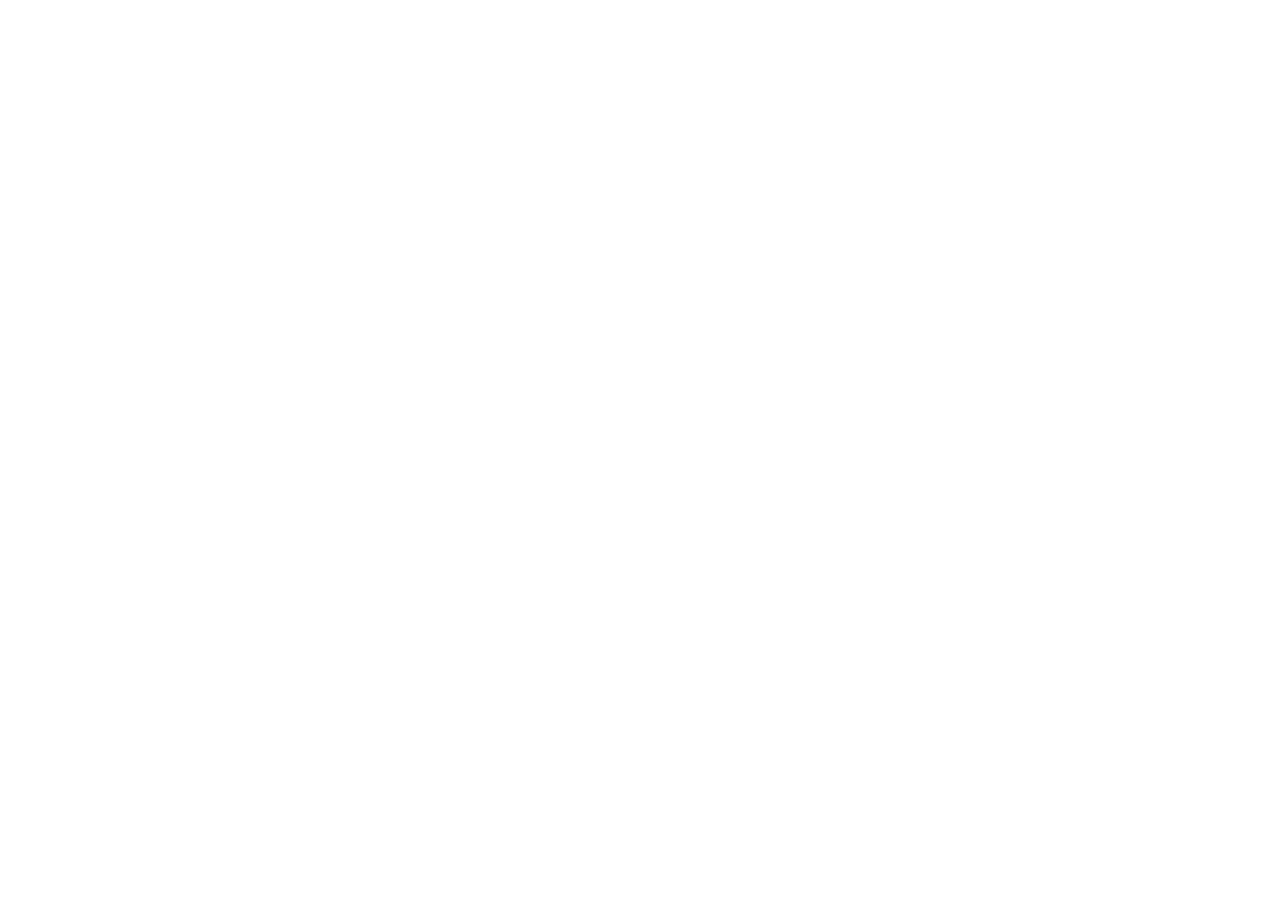
==== javascript/momentum_clone/index.html @ 9c7acf0d "test" ====
<!DOCTYPE html>
<html lang="en">

<head>
  <meta charset="UTF-8">
  <meta http-equiv="X-UA-Compatible" content="IE=edge">
  <meta name="viewport" content="width=device-width, initial-scale=1.0">
  <title>momentum</title>
</head>

<body>

  <script src="app.js"></script>
</body>

</html>
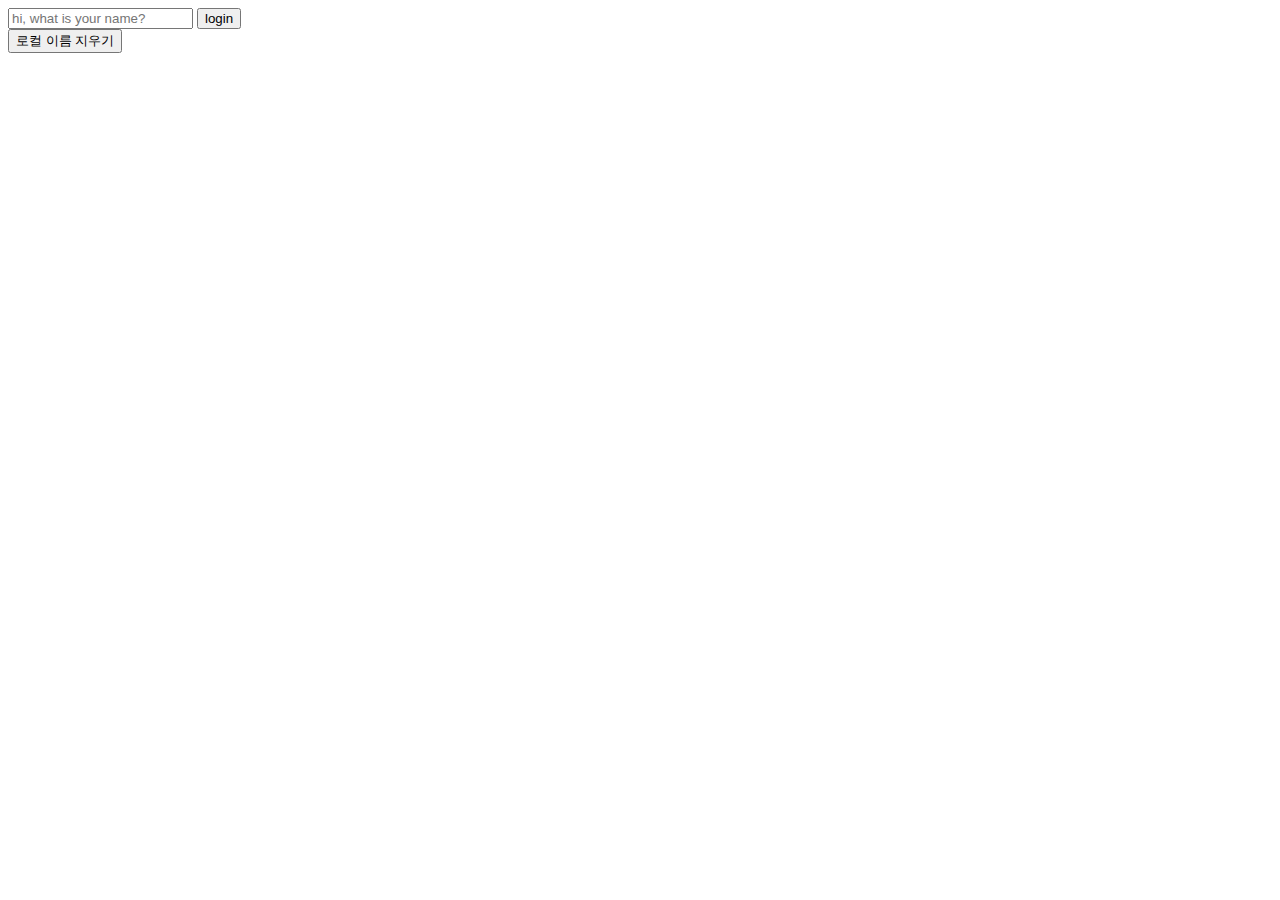
==== commit ebc9e3a0: "added login feature" ====
--- a/javascript/momentum_clone/index.html
+++ b/javascript/momentum_clone/index.html
@@ -5,11 +5,17 @@
   <meta charset="UTF-8">
   <meta http-equiv="X-UA-Compatible" content="IE=edge">
   <meta name="viewport" content="width=device-width, initial-scale=1.0">
+  <link rel="stylesheet" href="style.css">
   <title>momentum</title>
 </head>
 
 <body>
-
+  <h1 id="greeting" class="hidden"></h1>
+  <form id='login-form' class='hidden' action="">
+    <input type="text" placeholder="hi, what is your name?">
+    <button>login</button>
+  </form>
+  <button class="remove">로컬 이름 지우기</button>
   <script src="app.js"></script>
 </body>
 
--- a/javascript/momentum_clone/style.css
+++ b/javascript/momentum_clone/style.css
@@ -0,0 +1,3 @@
+.hidden {
+	display: none;
+}
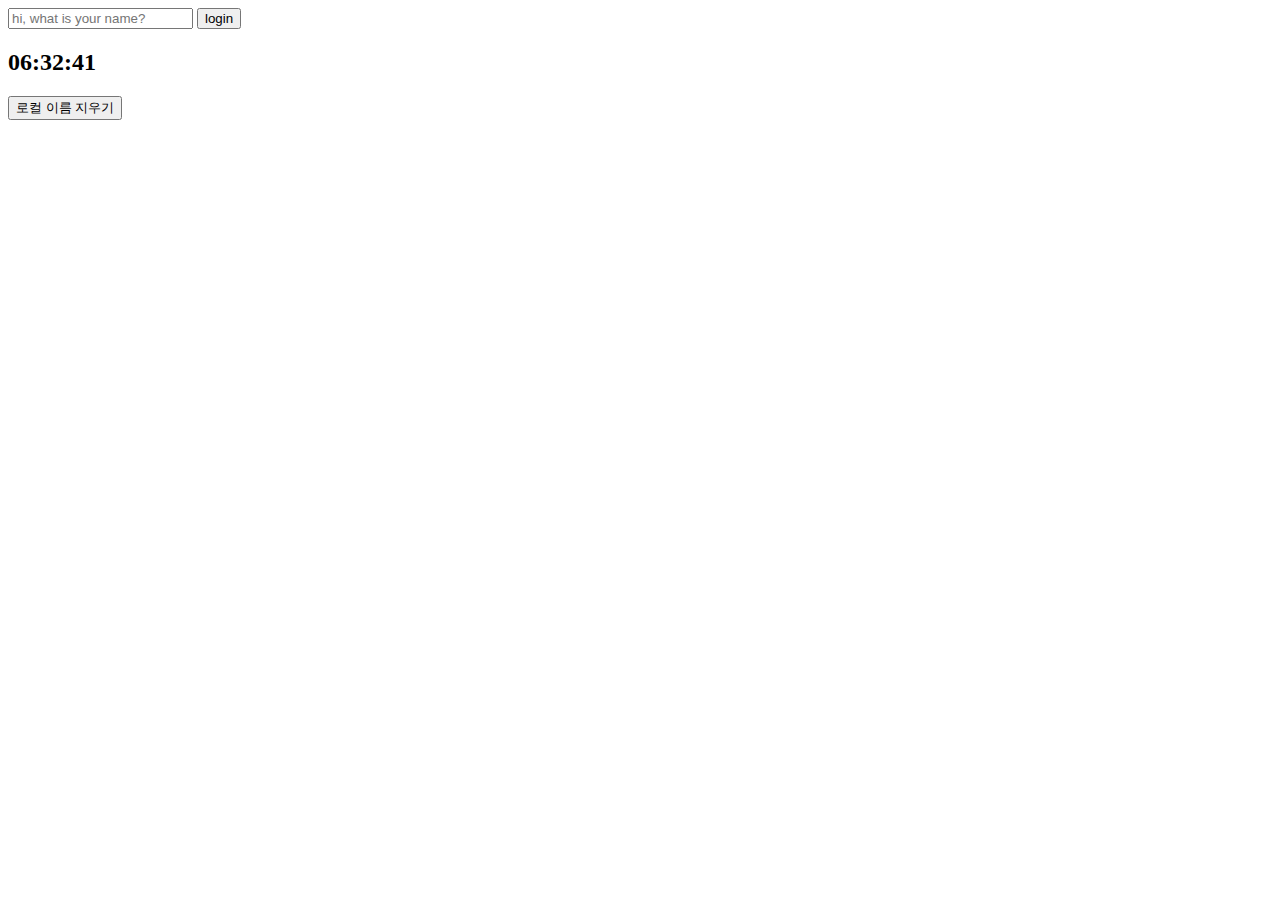
==== commit 0e07c867: "added clock feature" ====
--- a/javascript/momentum_clone/index.html
+++ b/javascript/momentum_clone/index.html
@@ -5,7 +5,7 @@
   <meta charset="UTF-8">
   <meta http-equiv="X-UA-Compatible" content="IE=edge">
   <meta name="viewport" content="width=device-width, initial-scale=1.0">
-  <link rel="stylesheet" href="style.css">
+  <link rel="stylesheet" href="./css/style.css">
   <title>momentum</title>
 </head>
 
@@ -15,8 +15,11 @@
     <input type="text" placeholder="hi, what is your name?">
     <button>login</button>
   </form>
+  <h2 id='clock'>00:00:00</h2>
   <button class="remove">로컬 이름 지우기</button>
-  <script src="app.js"></script>
+  <script src="./js/greetings.js"></script>
+  <script src="./js/clock.js"></script>
+
 </body>
 
 </html>--- a/javascript/momentum_clone/css/style.css
+++ b/javascript/momentum_clone/css/style.css
@@ -0,0 +1,3 @@
+.hidden {
+	display: none;
+}
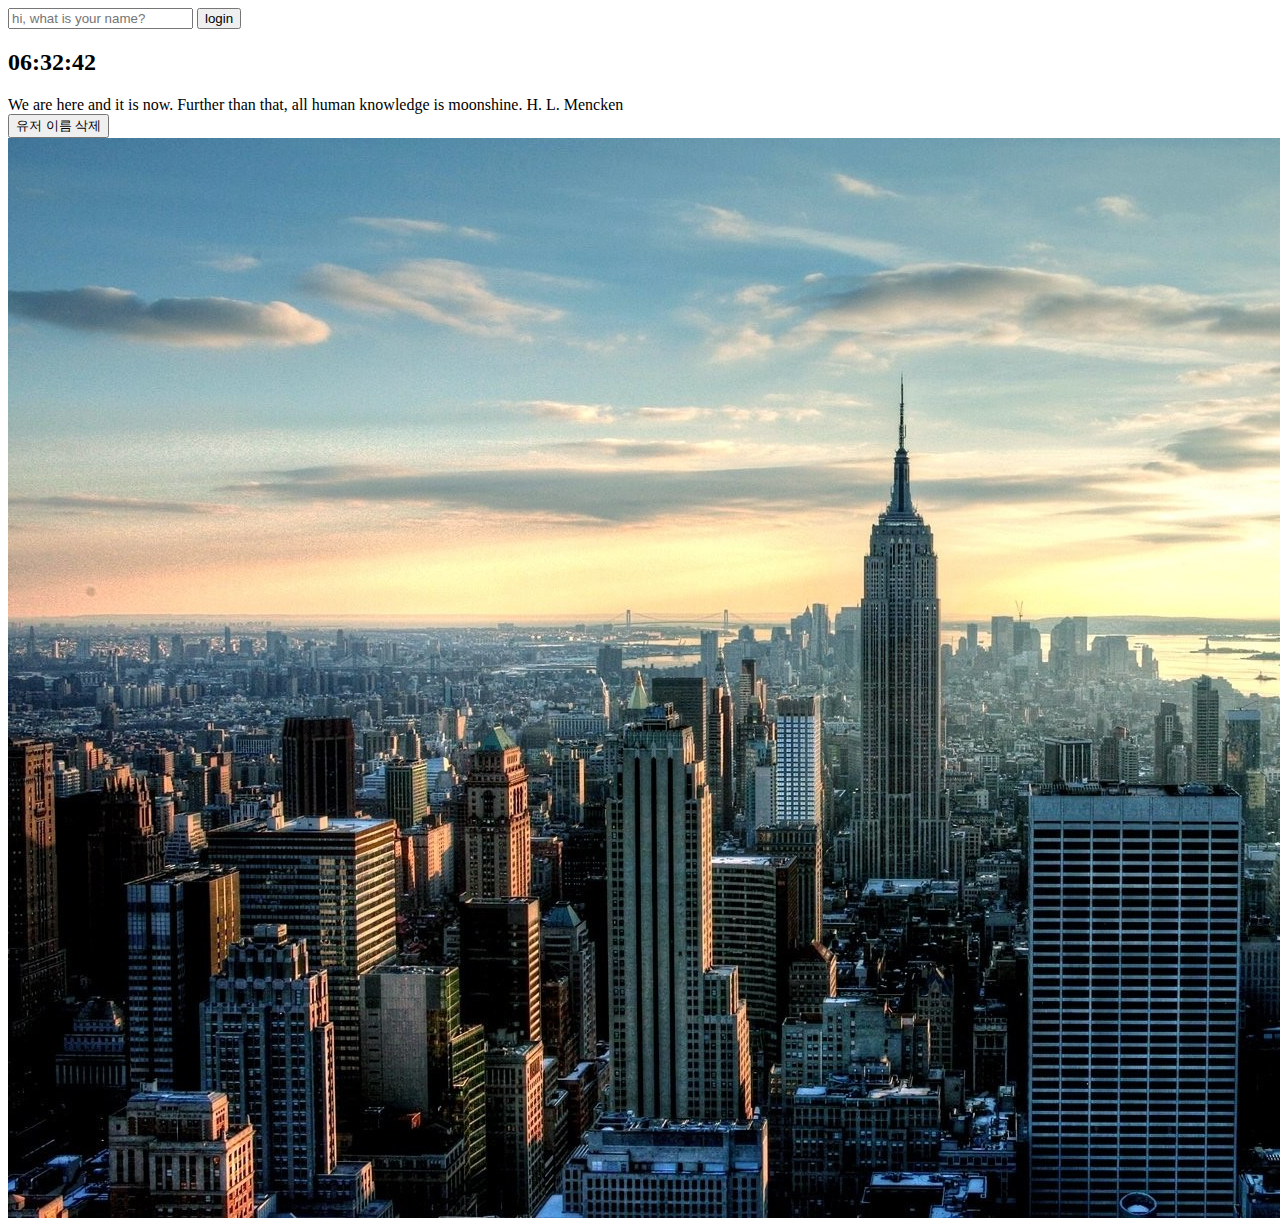
==== commit d04295bd: "added quotes & background feature" ====
--- a/javascript/momentum_clone/index.html
+++ b/javascript/momentum_clone/index.html
@@ -16,10 +16,15 @@
     <button>login</button>
   </form>
   <h2 id='clock'>00:00:00</h2>
-  <button class="remove">로컬 이름 지우기</button>
+  <div id="quote">
+    <span></span>
+    <span></span>
+  </div>
+  <button class="remove">유저 이름 삭제</button>
   <script src="./js/greetings.js"></script>
   <script src="./js/clock.js"></script>
-
+  <script src="./js/quote.js"></script>
+  <script src="./js/background.js"></script>
 </body>
 
 </html>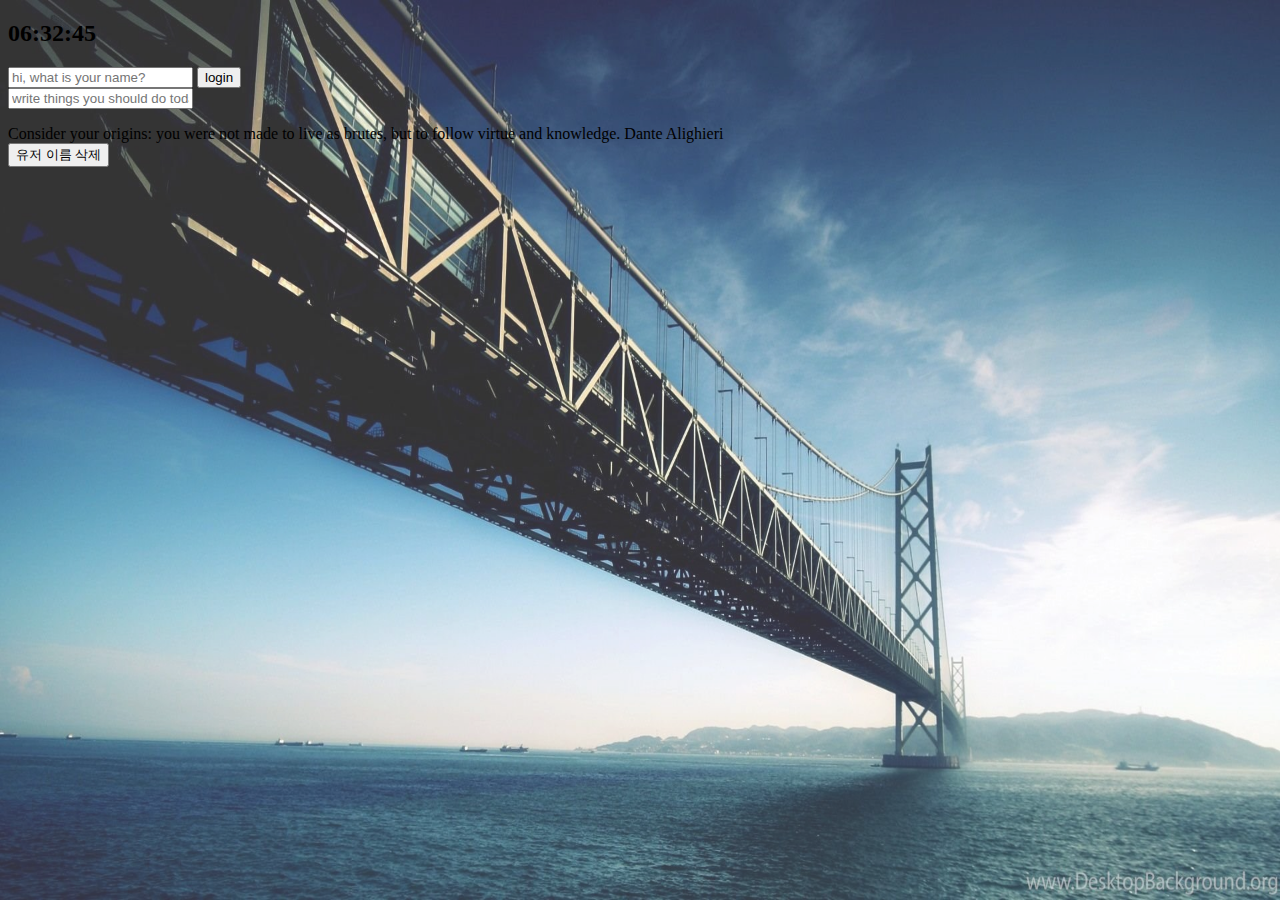
==== commit aaff9b55: "added todo feature" ====
--- a/javascript/momentum_clone/index.html
+++ b/javascript/momentum_clone/index.html
@@ -11,20 +11,31 @@
 
 <body>
   <h1 id="greeting" class="hidden"></h1>
+  <h2 id='clock'>00:00:00</h2>
+
   <form id='login-form' class='hidden' action="">
     <input type="text" placeholder="hi, what is your name?">
     <button>login</button>
   </form>
-  <h2 id='clock'>00:00:00</h2>
+
+  <form id="todo-form">
+    <input type="text" placeholder="write things you should do today" required>
+  </form>
+  <ul id="todo-list">
+  </ul>
+
   <div id="quote">
     <span></span>
     <span></span>
   </div>
+
   <button class="remove">유저 이름 삭제</button>
+
   <script src="./js/greetings.js"></script>
   <script src="./js/clock.js"></script>
   <script src="./js/quote.js"></script>
   <script src="./js/background.js"></script>
+  <script src="./js/todo.js"></script>
 </body>
 
 </html>--- a/javascript/momentum_clone/css/style.css
+++ b/javascript/momentum_clone/css/style.css
@@ -1,3 +1,15 @@
 .hidden {
 	display: none;
 }
+
+img {
+	position: absolute;
+	width: 100%;
+	height: 100%;
+	left: 0px;
+	top: 0px;
+	right: 0px;
+	bottom: 0px;
+	z-index: -1;
+	opacity: 80%;
+}
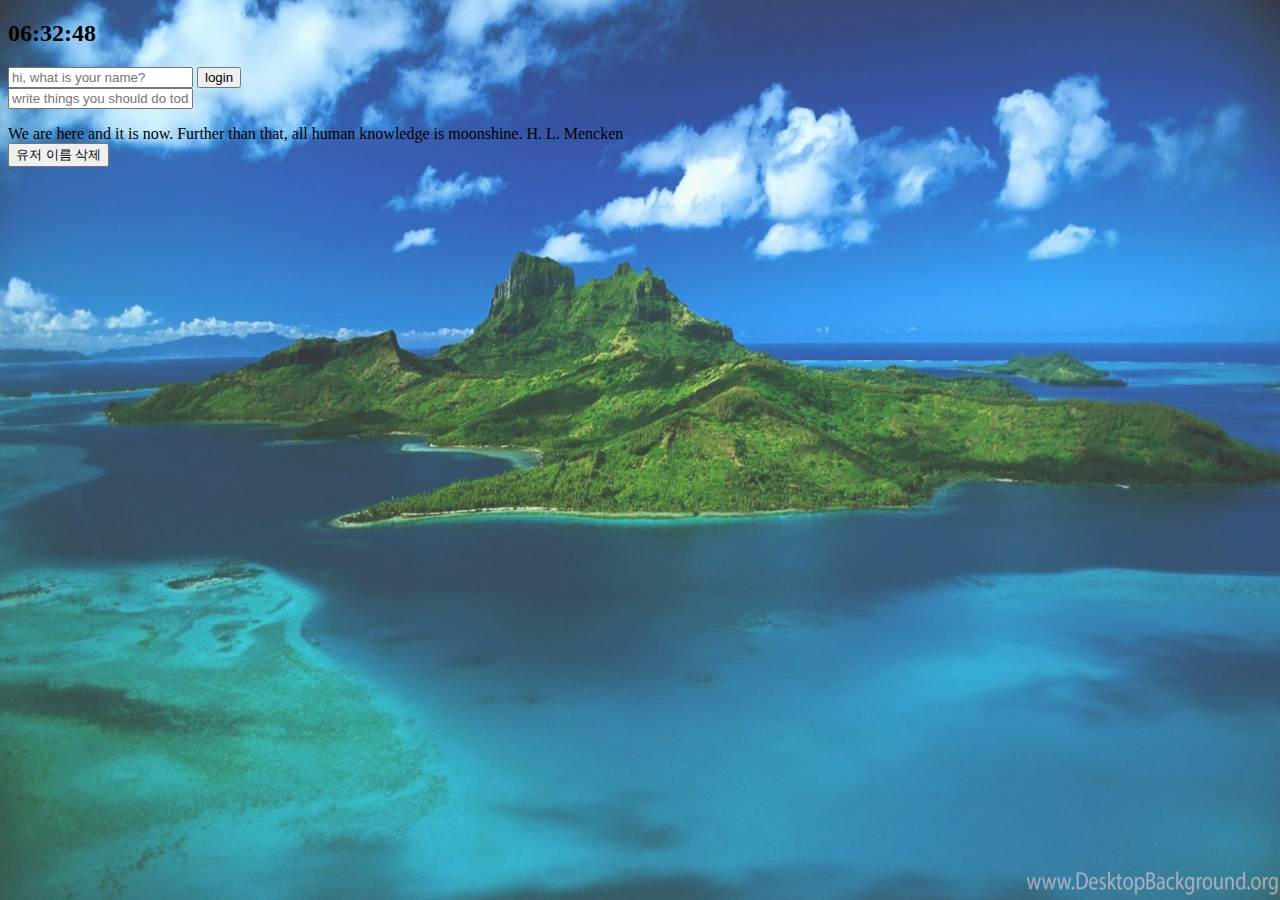
==== commit 85e52079: "added weather feature" ====
--- a/javascript/momentum_clone/index.html
+++ b/javascript/momentum_clone/index.html
@@ -24,6 +24,11 @@
   <ul id="todo-list">
   </ul>
 
+  <div id="weather">
+    <span></span>
+    <span></span>
+  </div>
+
   <div id="quote">
     <span></span>
     <span></span>
@@ -36,6 +41,7 @@
   <script src="./js/quote.js"></script>
   <script src="./js/background.js"></script>
   <script src="./js/todo.js"></script>
+  <script src="./js/weather.js"></script>
 </body>
 
 </html>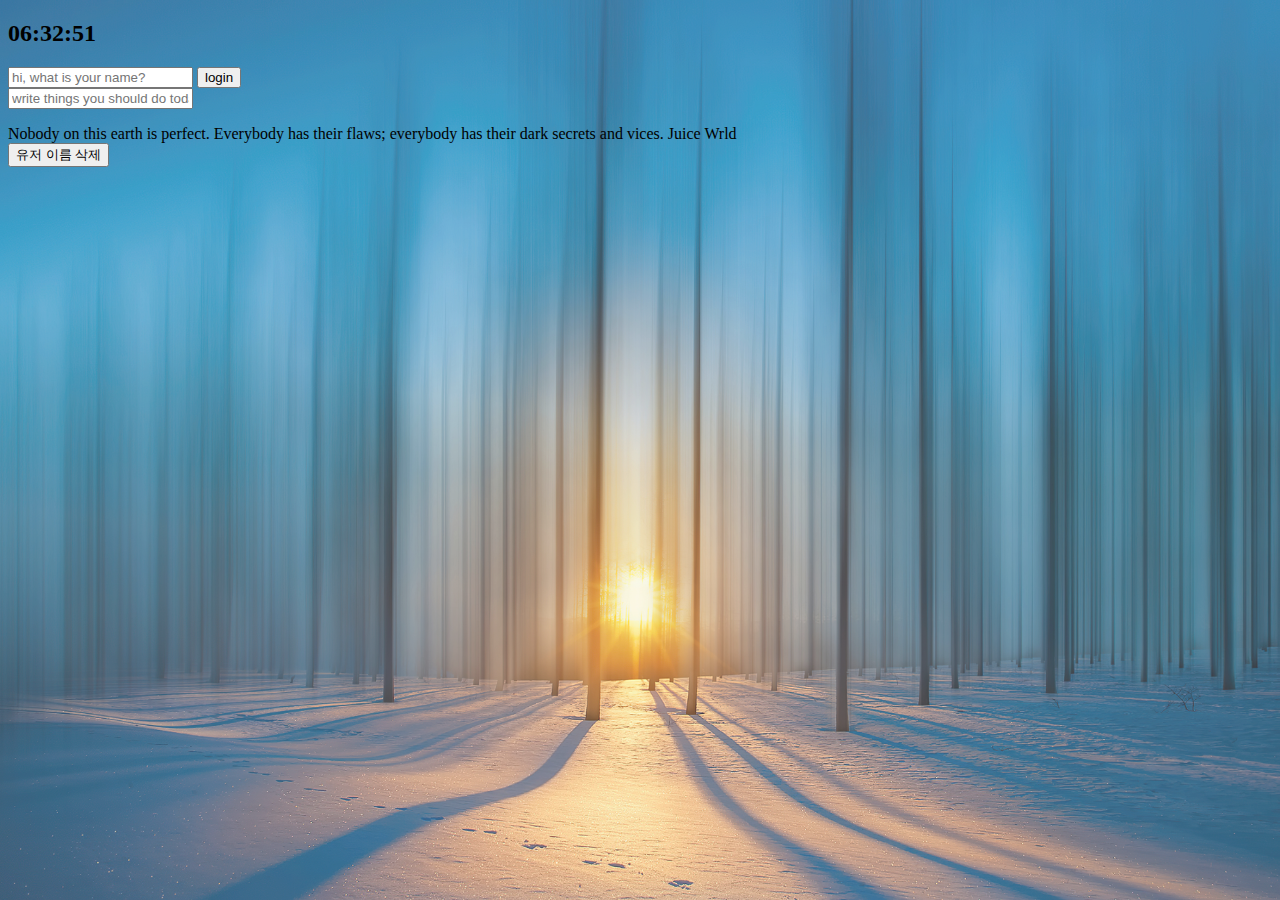
==== commit 0abf14af: "added gitignore file(weather api key)" ====
--- a/javascript/momentum_clone/index.html
+++ b/javascript/momentum_clone/index.html
@@ -36,12 +36,14 @@
 
   <button class="remove">유저 이름 삭제</button>
 
+  <script type="text/javascript" src="apikey.js"></script>
   <script src="./js/greetings.js"></script>
   <script src="./js/clock.js"></script>
   <script src="./js/quote.js"></script>
   <script src="./js/background.js"></script>
   <script src="./js/todo.js"></script>
   <script src="./js/weather.js"></script>
+
 </body>
 
 </html>